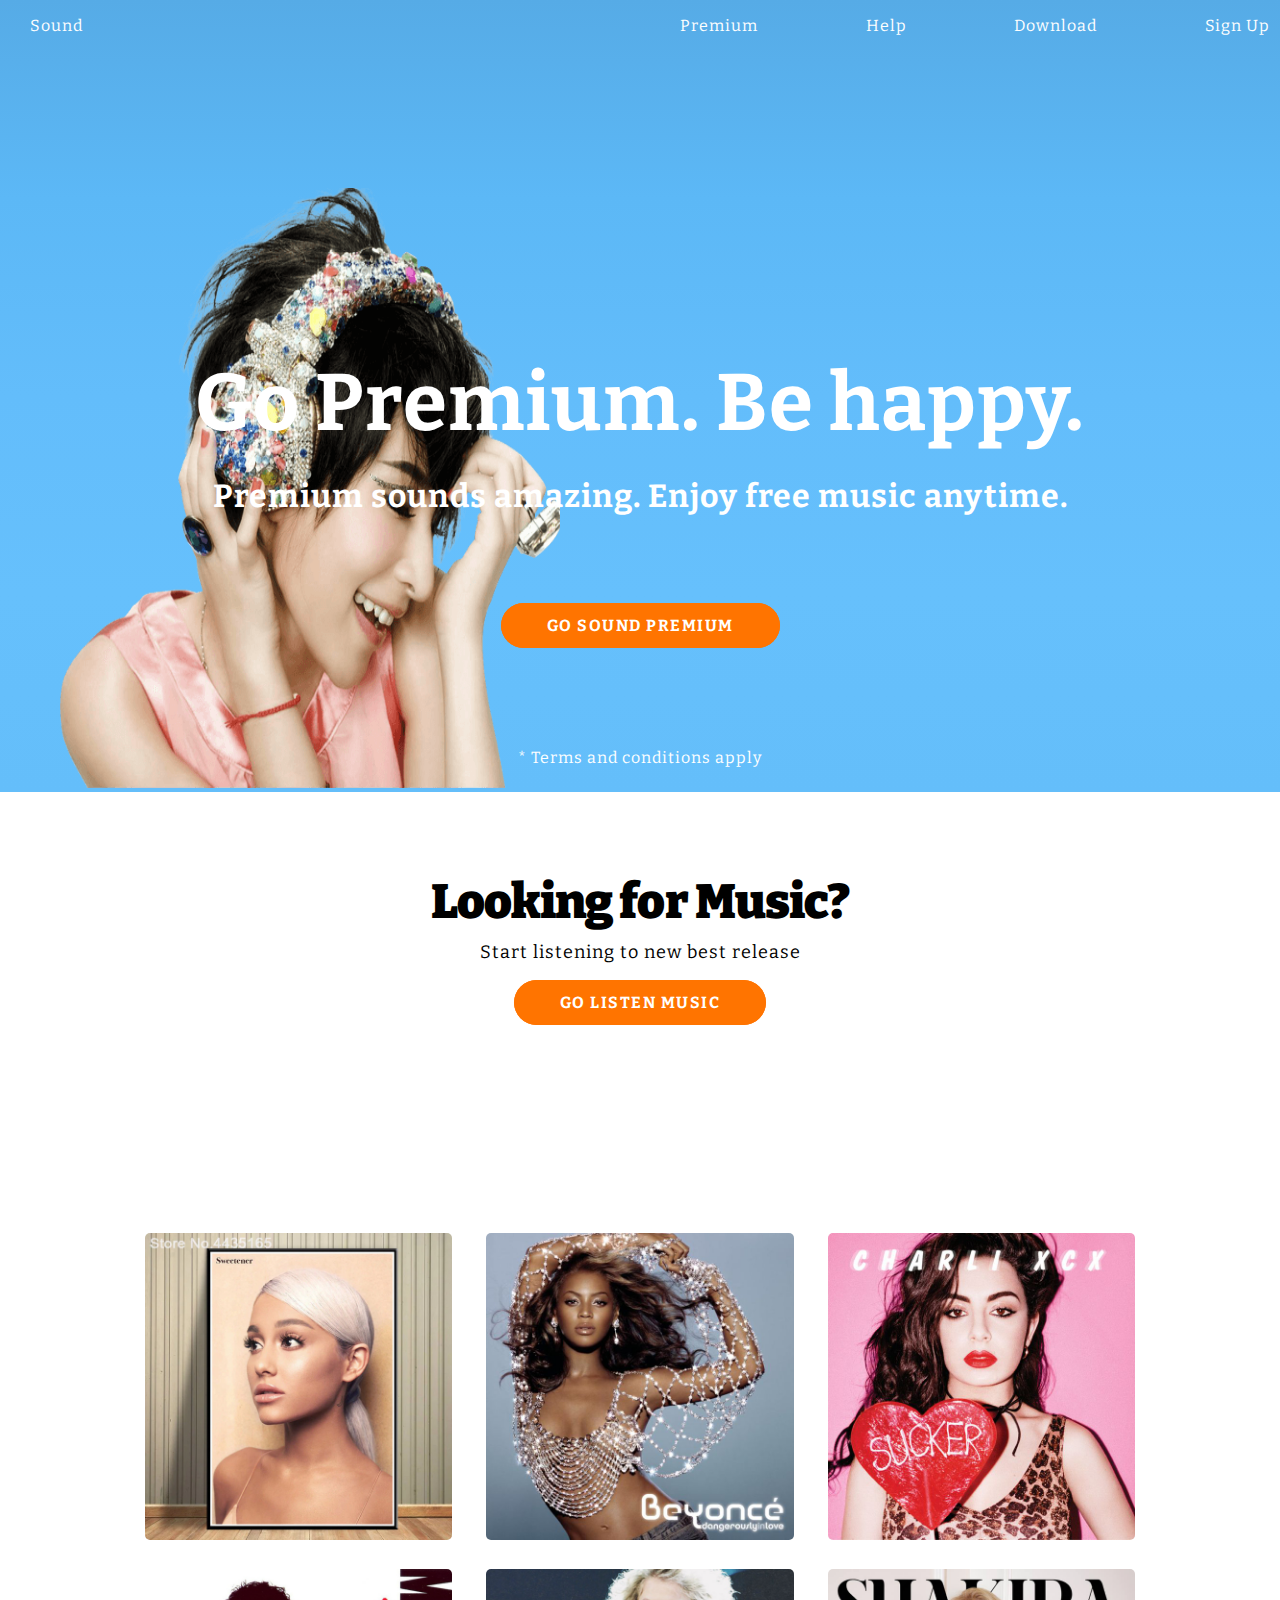
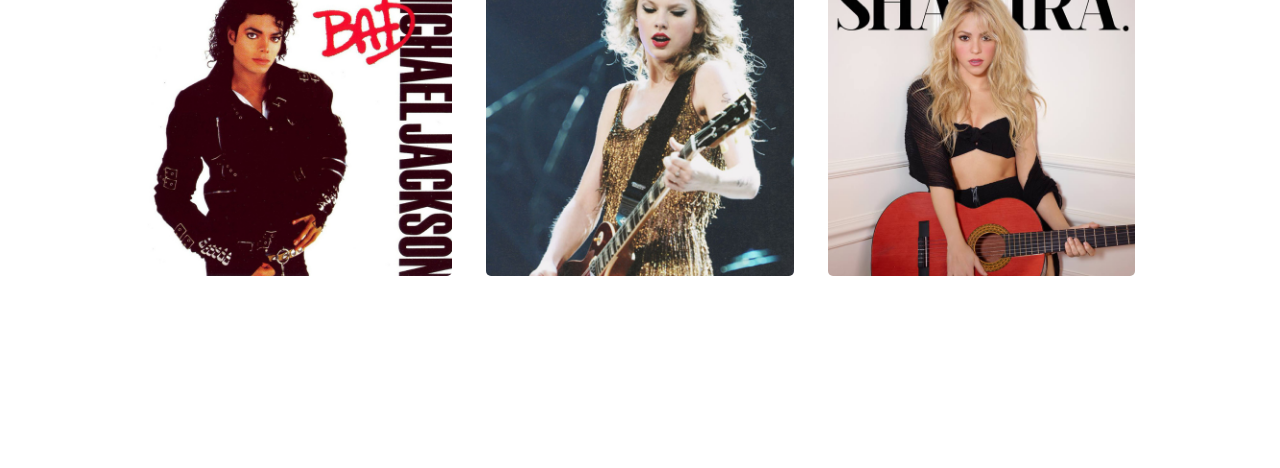
==== htmls/index.html @ 7a8aed9d "Created Javascript project with sass for styling" ====
<!doctype html>
<html>
    <head>
        <!-- <link  rel="stylesheet" href=""> -->
        <link href="https://fonts.googleapis.com/css?family=Bitter" rel="stylesheet">
        <link rel="stylesheet" type="text/css" href="/css/index.css">
        <title>Music</title>
    </head>
    
    <body>
        <div id="root">
    

        </div>
        <script src="../js/index.js"> </script>
    </body>
</html>
---- css/index.css ----
body {
  margin: 0px;
  letter-spacing: 1px;
  font-family: "Bitter", serif;
}
body * {
  box-sizing: border-box;
}

header {
  background: transparent;
  width: 100%;
  height: 10vh;
  display: flex;
  justify-content: space-around;
}
header #navLeft {
  width: 50%;
  padding-left: 30px;
}
header #navRight {
  width: 50%;
}
header #navRight ul {
  display: flex;
  justify-content: space-between;
  list-style-type: none;
}
header #navRight ul li {
  margin-right: 10px;
}

.innerContainer .imageDiv {
  position: absolute;
  bottom: 0px;
  left: 0px;
}
.innerContainer .imageDiv .jumbotronImage {
  width: 500px;
  height: 600px;
  margin-left: 60px;
  margin-top: 50px;
}

.mainContainer {
  height: 88vh;
  width: 100%;
  color: white;
  background: linear-gradient(to bottom, #56abe6 0%, #5cb8f6 25%, #63bdfb 50%, #66c0fc 75%, #64befa 100%);
  position: relative;
}
.mainContainer .termsDiv {
  width: 100%;
  position: absolute;
  bottom: 0;
  text-align: center;
  padding-bottom: 25px;
}
.mainContainer .mainTextContainer {
  height: 70%;
  width: 70%;
  margin: 5%;
  position: absolute;
  left: 10%;
  right: 10%;
  bottom: 0px;
  display: flex;
  flex-direction: column;
}
.mainContainer .mainTextContainer .upperTextContainer {
  flex: 1;
  position: relative;
}
.mainContainer .mainTextContainer .upperTextContainer h1 {
  font-size: 80px;
  width: 100%;
  text-align: center;
  position: absolute;
  bottom: 0;
  margin-bottom: 0;
}
.mainContainer .mainTextContainer .lowerTextContainer {
  flex: 1;
  text-align: center;
}
.mainContainer .mainTextContainer .lowerTextContainer .lowerText {
  height: 50%;
}
.mainContainer .mainTextContainer .lowerTextContainer h2 {
  font-size: 32px;
  margin-bottom: 30px;
}
.mainContainer .mainTextContainer .lowerTextContainer a {
  text-transform: uppercase;
  letter-spacing: 1.5px;
  text-decoration: none;
  border: 1px solid #ff7400;
  padding: 12px 45px;
  background-color: #ff7400;
  color: white;
  border-radius: 30px;
  font-weight: bold;
}

#root section {
  height: 140vh;
}
#root section .startListeningDiv {
  text-align: center;
  padding: 50px 0;
  height: 45vh;
}
#root section .startListeningDiv h1 {
  margin-bottom: 0;
  font-weight: bolder;
  font-size: 48px;
  font-weight: 900;
  letter-spacing: -0.02em;
  line-height: 1.2;
}
#root section .startListeningDiv p {
  margin-bottom: 30px;
  margin-top: 9px;
  font-size: 18px;
  font-weight: 400;
}
#root section .startListeningDiv a {
  text-transform: uppercase;
  letter-spacing: 1.5px;
  text-decoration: none;
  border: 1px solid #ff7400;
  padding: 12px 45px;
  background-color: #ff7400;
  color: white;
  border-radius: 30px;
  font-weight: bold;
}
#root section .albumDiv {
  height: 95vh;
  width: 80%;
  margin: 0 auto;
  margin-bottom: 100px;
}
#root section .albumDiv ul {
  display: flex;
  justify-content: space-around;
  list-style-type: none;
  flex-wrap: wrap;
  padding-left: 0;
  padding-top: 20px;
}
#root section .albumDiv ul li {
  flex-basis: 30%;
  margin-bottom: 25px;
}
#root section .albumDiv img {
  width: 100%;
  height: 100%;
  border-radius: 5px;
}

li figure {
  margin: 0;
}

/*# sourceMappingURL=index.css.map */
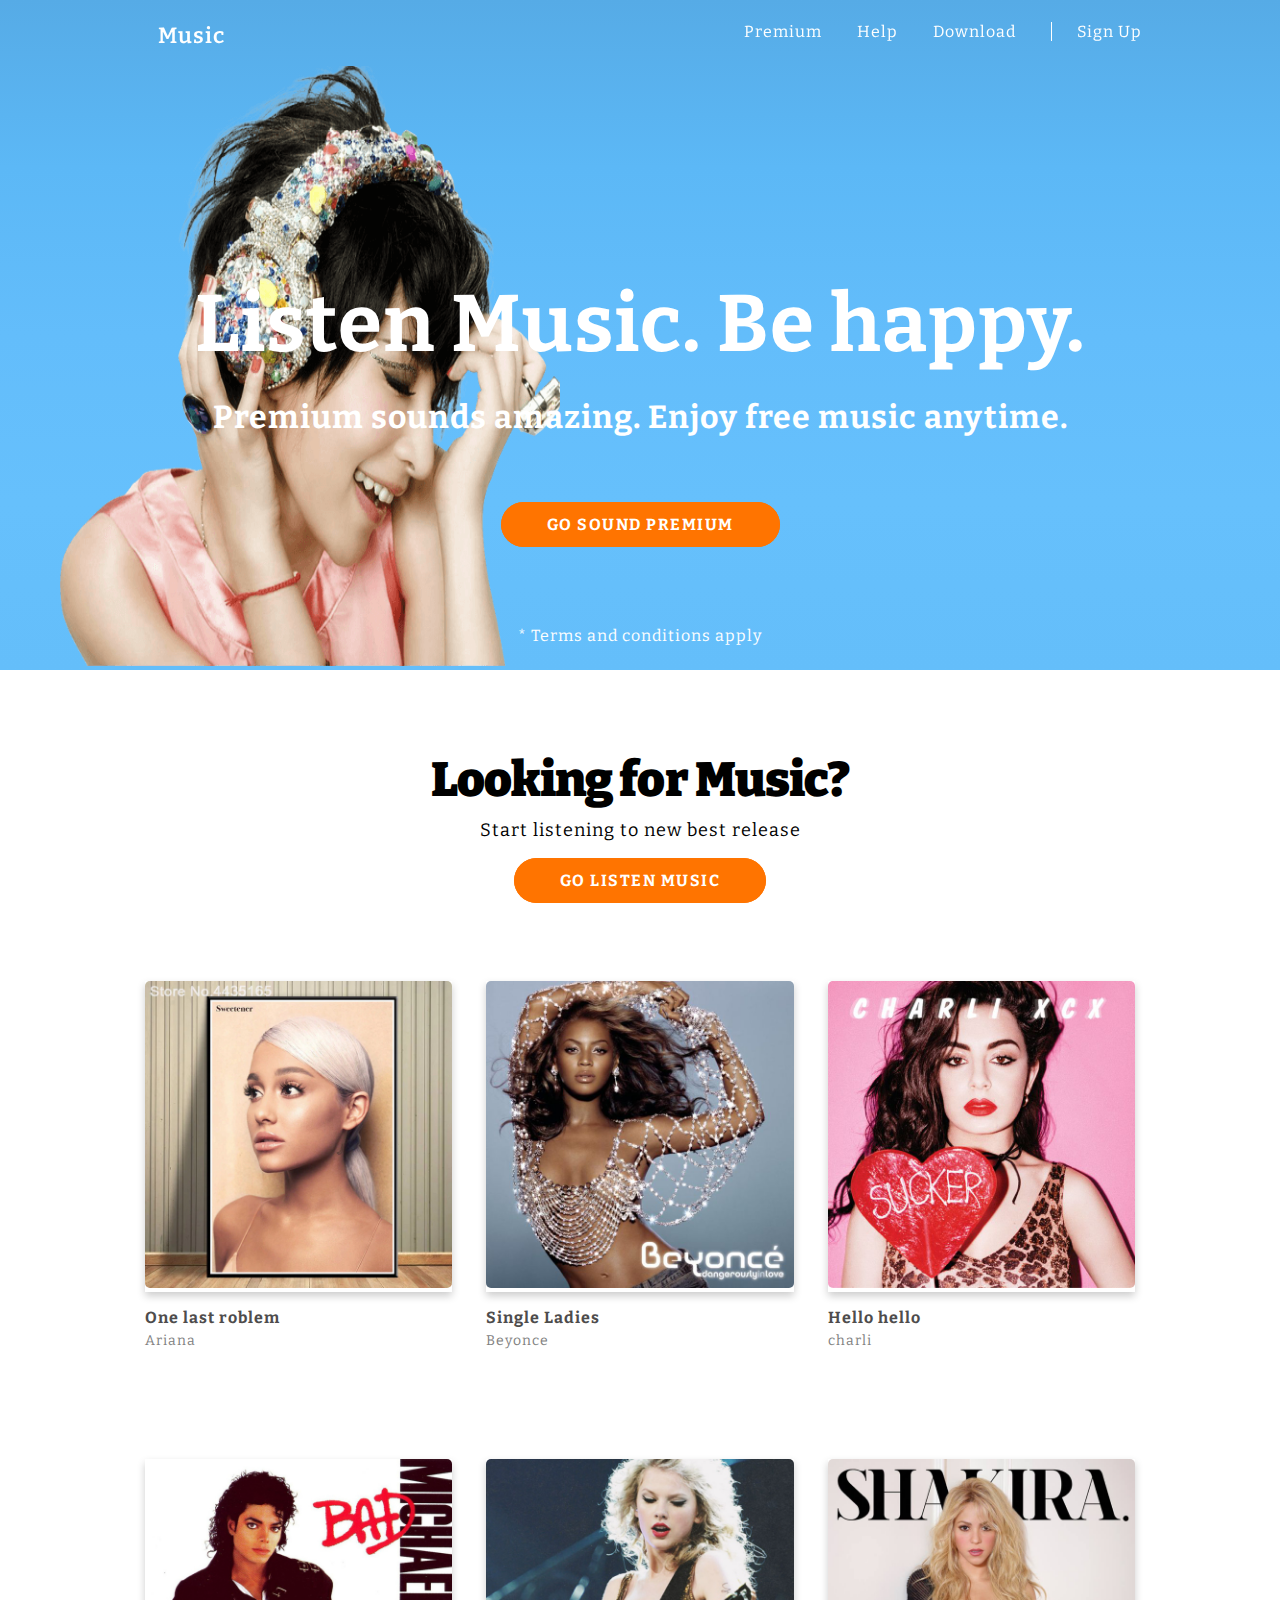
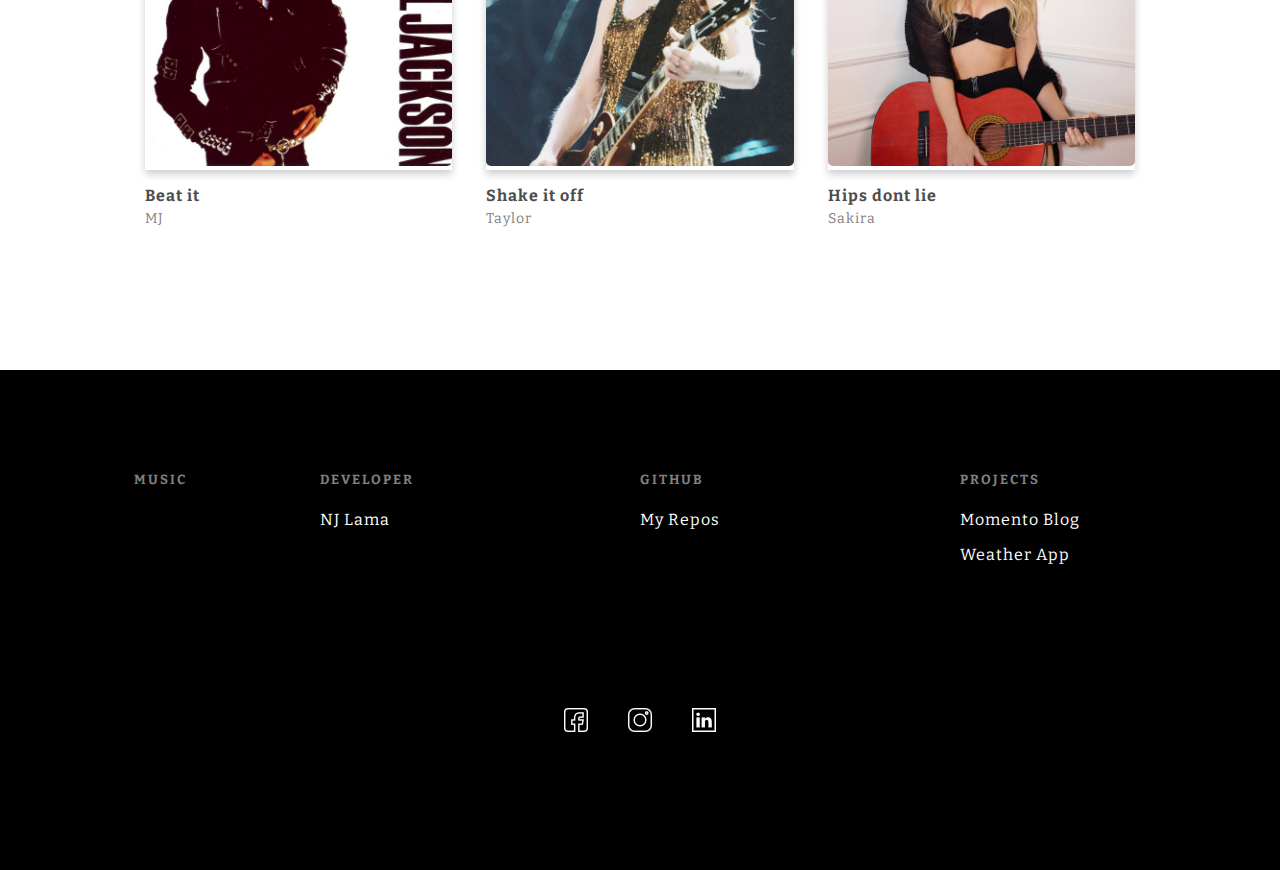
==== commit 8ef42d50: "created new page *AllMusic* to navigate from main page; designed frame, added logos, created partial" ====
--- a/htmls/index.html
+++ b/htmls/index.html
@@ -7,7 +7,7 @@
         <title>Music</title>
     </head>
     
-    <body>
+    <body id="landingPageBody">
         <div id="root">
     
 
--- a/css/index.css
+++ b/css/index.css
@@ -1,33 +1,175 @@
+* {
+  box-sizing: border-box;
+}
+
+#allMusicBody {
+  position: relative;
+}
+
+#sideNav {
+  width: 230px;
+  background-color: #080518;
+  height: 100vh;
+  position: fixed;
+  z-index: 1;
+  padding-bottom: 90px;
+}
+#sideNav .sideNavInnerDiv {
+  width: 100%;
+  height: 100%;
+  padding: 20px;
+  padding-left: 40px;
+  display: flex;
+  flex-direction: column;
+}
+#sideNav .sideNavInnerDiv .appNameDiv {
+  display: flex;
+  flex: 0.5;
+  justify-content: flex-start;
+  min-height: 100px;
+  color: white;
+}
+#sideNav .sideNavInnerDiv .appNameDiv h3 {
+  line-height: 45px;
+  margin: 15px 0;
+  font-size: 26px;
+}
+#sideNav .sideNavInnerDiv .appNameDiv img {
+  margin-top: 15px;
+  height: 45px;
+  flex-basis: 25%;
+  padding-right: 10px;
+}
+#sideNav .sideNavInnerDiv ul {
+  flex: 3;
+  padding-left: 0;
+  font-size: 17px;
+  min-height: 300px;
+}
+#sideNav .sideNavInnerDiv ul li {
+  padding-bottom: 20px;
+  list-style-type: none;
+  display: flex;
+}
+#sideNav .sideNavInnerDiv ul li .navLogo {
+  height: 24px;
+  padding-right: 15px;
+  opacity: 0.5;
+  color: gray;
+}
+#sideNav .sideNavInnerDiv ul li p {
+  margin-top: 5px;
+}
+#sideNav .sideNavInnerDiv ul li a {
+  color: gray;
+  font-weight: bolder;
+}
+
+#songContainer {
+  position: relative;
+  height: 1400px;
+  width: 100%;
+  padding-left: 230px;
+  background-color: #341f97;
+}
+
+.navBar-mainView {
+  width: 80%;
+  margin: auto;
+}
+.navBar-mainView .genre {
+  padding-top: 30px;
+  padding-bottom: 20px;
+  height: 80px;
+  margin: 0;
+  list-style-type: none;
+  display: flex;
+  justify-content: space-around;
+  color: #b4afaf;
+  text-transform: uppercase;
+  font-weight: 700;
+  letter-spacing: 0.3em;
+  font-size: 12px;
+  font-family: "Roboto Mono", monospace;
+}
+
+#footerAllMusic {
+  width: 100%;
+  height: 90px;
+  position: fixed;
+  bottom: 0;
+  z-index: 2;
+  background: #282828;
+  text-align: center;
+}
+#footerAllMusic .player {
+  padding-top: 20px;
+}
+
 body {
   margin: 0px;
   letter-spacing: 1px;
+  min-height: 725px;
+  min-width: 1000px;
   font-family: "Bitter", serif;
-}
-body * {
-  box-sizing: border-box;
+  position: relative;
+}
+
+#landingPageBody {
+  padding-bottom: 550px;
+}
+
+#root {
+  height: 100%;
 }
 
 header {
   background: transparent;
+  z-index: 1;
   width: 100%;
   height: 10vh;
-  display: flex;
-  justify-content: space-around;
-}
-header #navLeft {
+  position: fixed;
+  top: 0;
+  left: 0;
+  right: 0;
+}
+header #headerInnerDiv {
+  width: 80%;
+  margin: auto;
+  display: flex;
+}
+header #headerInnerDiv #navLeft {
   width: 50%;
+  font-weight: 600;
+  font-size: 22px;
   padding-left: 30px;
 }
-header #navRight {
+header #headerInnerDiv #navRight {
   width: 50%;
 }
-header #navRight ul {
-  display: flex;
-  justify-content: space-between;
+header #headerInnerDiv #navRight ul {
+  display: flex;
+  justify-content: flex-end;
   list-style-type: none;
-}
-header #navRight ul li {
+  margin-top: 22px;
+  margin-bottom: 22px;
+  padding-left: 0;
+}
+header #headerInnerDiv #navRight ul li {
   margin-right: 10px;
+  padding-right: 25px;
+}
+header #headerInnerDiv #navRight ul li a {
+  color: white;
+}
+header #headerInnerDiv #navRight ul li:last-child {
+  padding-right: 0;
+  padding-left: 25px;
+  border-left: 1px solid white;
+}
+
+a {
+  text-decoration: none;
 }
 
 .innerContainer .imageDiv {
@@ -43,7 +185,7 @@
 }
 
 .mainContainer {
-  height: 88vh;
+  height: 670px;
   width: 100%;
   color: white;
   background: linear-gradient(to bottom, #56abe6 0%, #5cb8f6 25%, #63bdfb 50%, #66c0fc 75%, #64befa 100%);
@@ -102,15 +244,15 @@
   font-weight: bold;
 }
 
-#root section {
-  height: 140vh;
-}
-#root section .startListeningDiv {
+#landingPageSection {
+  height: 1250px;
+}
+#landingPageSection .startListeningDiv {
   text-align: center;
   padding: 50px 0;
-  height: 45vh;
-}
-#root section .startListeningDiv h1 {
+  height: 275px;
+}
+#landingPageSection .startListeningDiv h1 {
   margin-bottom: 0;
   font-weight: bolder;
   font-size: 48px;
@@ -118,13 +260,13 @@
   letter-spacing: -0.02em;
   line-height: 1.2;
 }
-#root section .startListeningDiv p {
+#landingPageSection .startListeningDiv p {
   margin-bottom: 30px;
   margin-top: 9px;
   font-size: 18px;
   font-weight: 400;
 }
-#root section .startListeningDiv a {
+#landingPageSection .startListeningDiv a {
   text-transform: uppercase;
   letter-spacing: 1.5px;
   text-decoration: none;
@@ -135,25 +277,26 @@
   border-radius: 30px;
   font-weight: bold;
 }
-#root section .albumDiv {
-  height: 95vh;
+#landingPageSection .albumDiv {
+  height: 975px;
   width: 80%;
   margin: 0 auto;
   margin-bottom: 100px;
 }
-#root section .albumDiv ul {
-  display: flex;
+#landingPageSection .albumDiv ul {
+  display: flex;
+  height: 100%;
   justify-content: space-around;
   list-style-type: none;
   flex-wrap: wrap;
   padding-left: 0;
   padding-top: 20px;
 }
-#root section .albumDiv ul li {
+#landingPageSection .albumDiv ul li {
   flex-basis: 30%;
   margin-bottom: 25px;
 }
-#root section .albumDiv img {
+#landingPageSection .albumDiv img {
   width: 100%;
   height: 100%;
   border-radius: 5px;
@@ -161,6 +304,58 @@
 
 li figure {
   margin: 0;
+  box-shadow: 0 4px 8px 0 rgba(0, 0, 0, 0.2);
+  transition: 0.3s;
+}
+li figure:hover {
+  box-shadow: 0px 16px 16px 0px rgba(0, 0, 0, 0.4);
+  cursor: pointer;
+}
+li figcaption p:first-child {
+  margin-bottom: 5px;
+  font-weight: bolder;
+  color: #4e4c4c;
+}
+li figcaption p:last-child {
+  margin-top: 0;
+  color: gray;
+  font-size: 14px;
+}
+
+#landingPageFooter {
+  width: 100%;
+  height: 500px;
+  position: absolute;
+  bottom: 0px;
+  left: 0px;
+  right: 0px;
+  padding-top: 80px;
+  padding-bottom: 80px;
+  color: white;
+  background: black;
+}
+#landingPageFooter .aboutMainDiv {
+  height: 70%;
+  display: flex;
+  justify-content: space-around;
+}
+#landingPageFooter .aboutMainDiv div {
+  flex: 1;
+}
+#landingPageFooter .aboutMainDiv div:first-child {
+  text-align: center;
+}
+#landingPageFooter .footerIcons {
+  height: 30%;
+  text-align: center;
+}
+#landingPageFooter .footerIcons img {
+  padding: 20px;
+}
+#landingPageFooter h5 {
+  text-transform: uppercase;
+  letter-spacing: 2px;
+  color: gray;
 }
 
 /*# sourceMappingURL=index.css.map */
